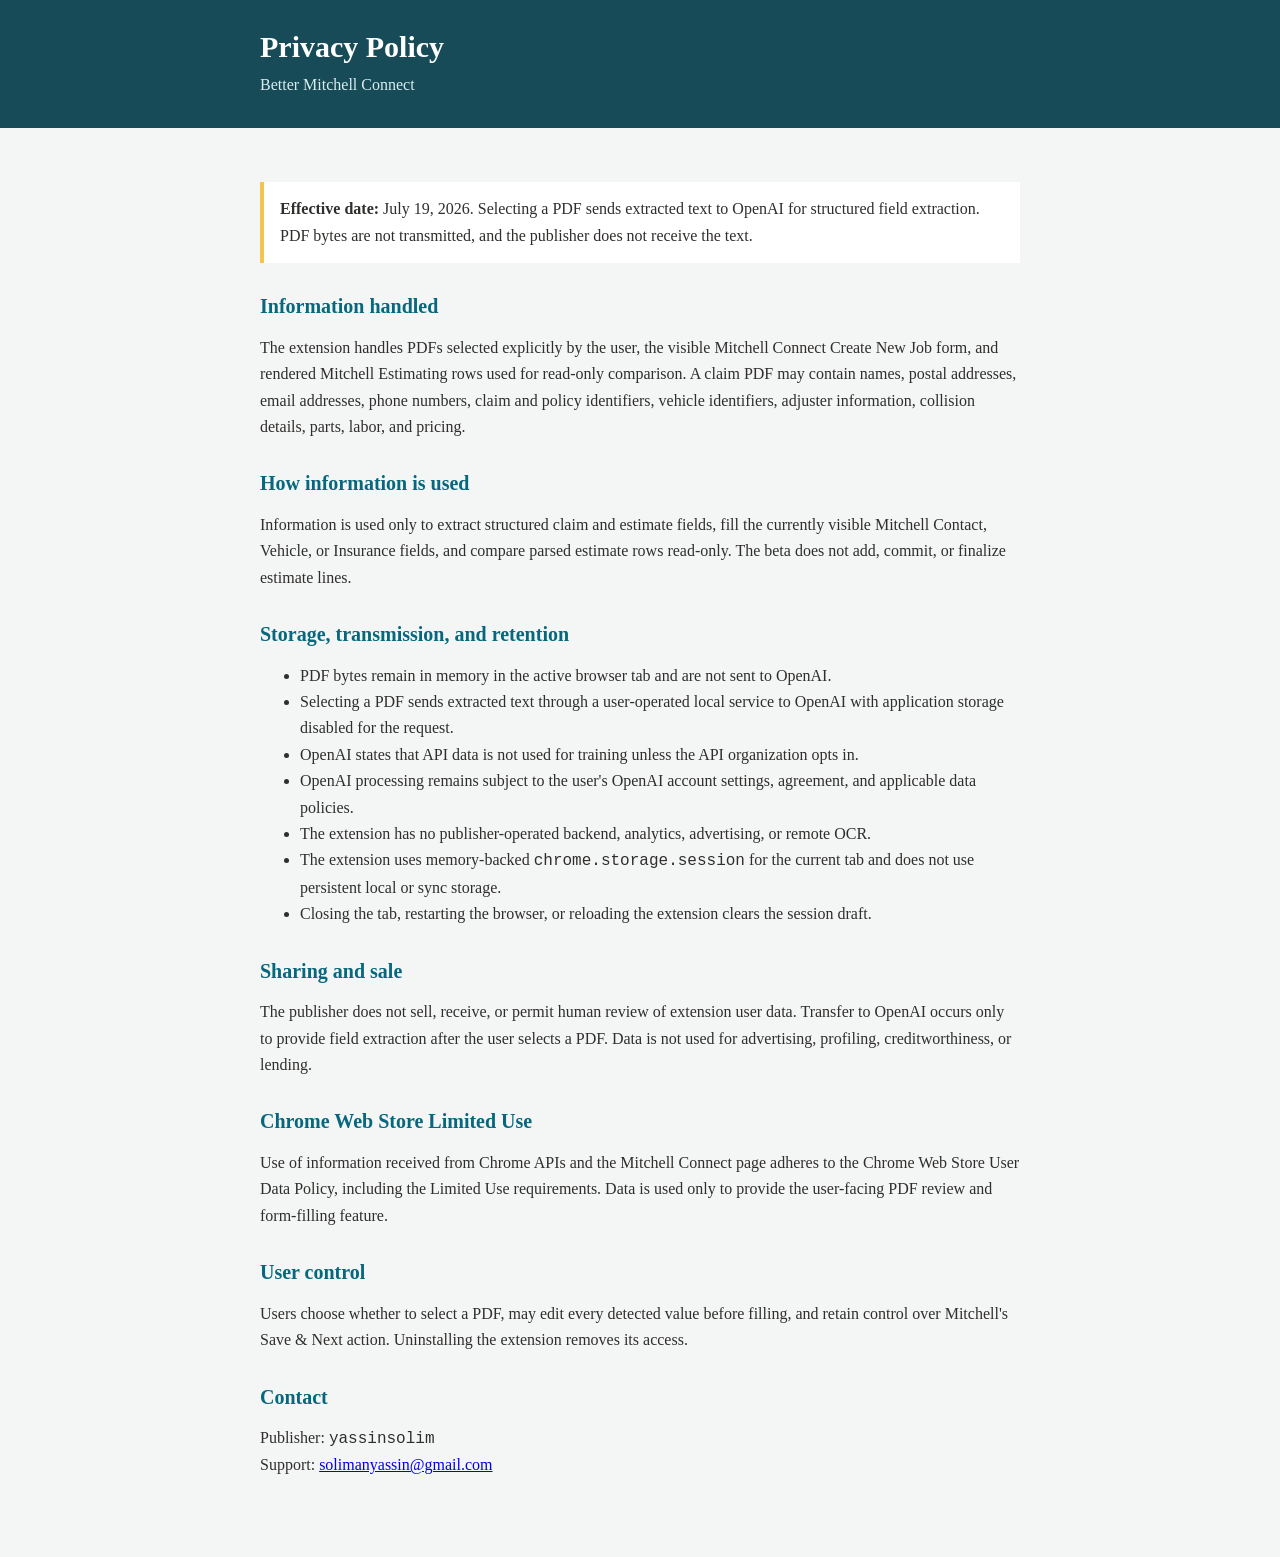
==== privacy-policy.html @ 65727025 "Add privacy-policy.html" ====
<!doctype html>
<html lang="en">
  <head>
    <meta charset="UTF-8" />
    <meta name="viewport" content="width=device-width, initial-scale=1.0" />
    <title>Better Mitchell Connect - Privacy Policy</title>
    <style>
      :root { color: #302e2c; background: #f4f6f6; font-family: Georgia, serif; }
      * { box-sizing: border-box; letter-spacing: 0; }
      body { margin: 0; }
      header { padding: 30px 24px; background: #174b57; color: white; }
      header div, main { width: min(760px, calc(100% - 40px)); margin: 0 auto; }
      h1 { margin: 0; font-size: 30px; }
      header p { margin: 8px 0 0; color: #d8edf1; }
      main { padding: 38px 0 64px; }
      h2 { margin-top: 32px; color: #06677d; font-size: 20px; }
      p, li { font-size: 16px; line-height: 1.65; }
      .notice { padding: 14px 16px; border-left: 4px solid #f4c44e; background: white; }
      code { font-family: ui-monospace, monospace; }
    </style>
  </head>
  <body>
    <header><div><h1>Privacy Policy</h1><p>Better Mitchell Connect</p></div></header>
    <main>
      <p class="notice"><strong>Effective date:</strong> July 19, 2026. Selecting a PDF sends extracted text to OpenAI for structured field extraction. PDF bytes are not transmitted, and the publisher does not receive the text.</p>
      <h2>Information handled</h2>
      <p>The extension handles PDFs selected explicitly by the user, the visible Mitchell Connect Create New Job form, and rendered Mitchell Estimating rows used for read-only comparison. A claim PDF may contain names, postal addresses, email addresses, phone numbers, claim and policy identifiers, vehicle identifiers, adjuster information, collision details, parts, labor, and pricing.</p>
      <h2>How information is used</h2>
      <p>Information is used only to extract structured claim and estimate fields, fill the currently visible Mitchell Contact, Vehicle, or Insurance fields, and compare parsed estimate rows read-only. The beta does not add, commit, or finalize estimate lines.</p>
      <h2>Storage, transmission, and retention</h2>
      <ul>
        <li>PDF bytes remain in memory in the active browser tab and are not sent to OpenAI.</li>
        <li>Selecting a PDF sends extracted text through a user-operated local service to OpenAI with application storage disabled for the request.</li>
        <li>OpenAI states that API data is not used for training unless the API organization opts in.</li>
        <li>OpenAI processing remains subject to the user's OpenAI account settings, agreement, and applicable data policies.</li>
        <li>The extension has no publisher-operated backend, analytics, advertising, or remote OCR.</li>
        <li>The extension uses memory-backed <code>chrome.storage.session</code> for the current tab and does not use persistent local or sync storage.</li>
        <li>Closing the tab, restarting the browser, or reloading the extension clears the session draft.</li>
      </ul>
      <h2>Sharing and sale</h2>
      <p>The publisher does not sell, receive, or permit human review of extension user data. Transfer to OpenAI occurs only to provide field extraction after the user selects a PDF. Data is not used for advertising, profiling, creditworthiness, or lending.</p>
      <h2>Chrome Web Store Limited Use</h2>
      <p>Use of information received from Chrome APIs and the Mitchell Connect page adheres to the Chrome Web Store User Data Policy, including the Limited Use requirements. Data is used only to provide the user-facing PDF review and form-filling feature.</p>
      <h2>User control</h2>
      <p>Users choose whether to select a PDF, may edit every detected value before filling, and retain control over Mitchell's Save &amp; Next action. Uninstalling the extension removes its access.</p>
      <h2>Contact</h2>
      <p>Publisher: <code>yassinsolim</code><br />Support: <a href="mailto:solimanyassin@gmail.com">solimanyassin@gmail.com</a></p>
    </main>
  </body>
</html>
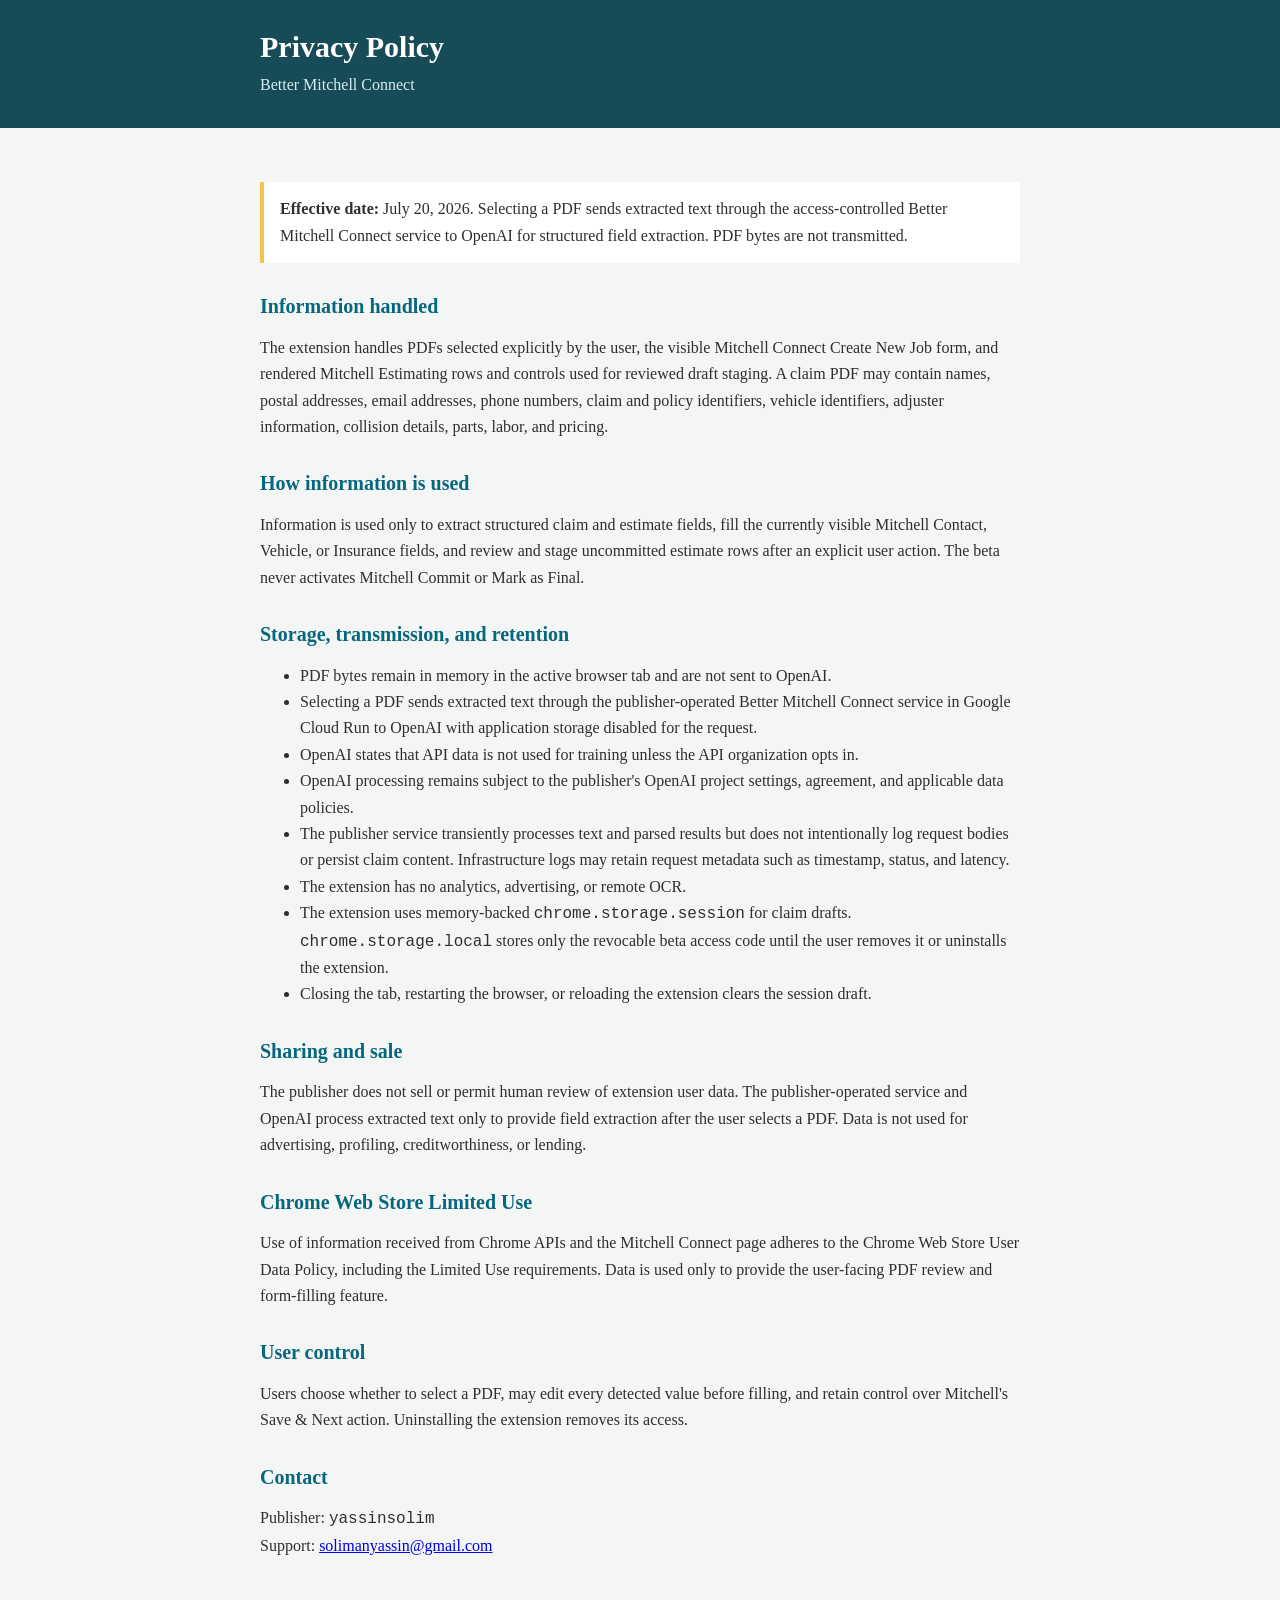
==== commit 2bbe5485: "Update hosted beta privacy disclosure" ====
--- a/privacy-policy.html
+++ b/privacy-policy.html
@@ -22,23 +22,24 @@
   <body>
     <header><div><h1>Privacy Policy</h1><p>Better Mitchell Connect</p></div></header>
     <main>
-      <p class="notice"><strong>Effective date:</strong> July 19, 2026. Selecting a PDF sends extracted text to OpenAI for structured field extraction. PDF bytes are not transmitted, and the publisher does not receive the text.</p>
+      <p class="notice"><strong>Effective date:</strong> July 20, 2026. Selecting a PDF sends extracted text through the access-controlled Better Mitchell Connect service to OpenAI for structured field extraction. PDF bytes are not transmitted.</p>
       <h2>Information handled</h2>
-      <p>The extension handles PDFs selected explicitly by the user, the visible Mitchell Connect Create New Job form, and rendered Mitchell Estimating rows used for read-only comparison. A claim PDF may contain names, postal addresses, email addresses, phone numbers, claim and policy identifiers, vehicle identifiers, adjuster information, collision details, parts, labor, and pricing.</p>
+      <p>The extension handles PDFs selected explicitly by the user, the visible Mitchell Connect Create New Job form, and rendered Mitchell Estimating rows and controls used for reviewed draft staging. A claim PDF may contain names, postal addresses, email addresses, phone numbers, claim and policy identifiers, vehicle identifiers, adjuster information, collision details, parts, labor, and pricing.</p>
       <h2>How information is used</h2>
-      <p>Information is used only to extract structured claim and estimate fields, fill the currently visible Mitchell Contact, Vehicle, or Insurance fields, and compare parsed estimate rows read-only. The beta does not add, commit, or finalize estimate lines.</p>
+      <p>Information is used only to extract structured claim and estimate fields, fill the currently visible Mitchell Contact, Vehicle, or Insurance fields, and review and stage uncommitted estimate rows after an explicit user action. The beta never activates Mitchell Commit or Mark as Final.</p>
       <h2>Storage, transmission, and retention</h2>
       <ul>
         <li>PDF bytes remain in memory in the active browser tab and are not sent to OpenAI.</li>
-        <li>Selecting a PDF sends extracted text through a user-operated local service to OpenAI with application storage disabled for the request.</li>
+        <li>Selecting a PDF sends extracted text through the publisher-operated Better Mitchell Connect service in Google Cloud Run to OpenAI with application storage disabled for the request.</li>
         <li>OpenAI states that API data is not used for training unless the API organization opts in.</li>
-        <li>OpenAI processing remains subject to the user's OpenAI account settings, agreement, and applicable data policies.</li>
-        <li>The extension has no publisher-operated backend, analytics, advertising, or remote OCR.</li>
-        <li>The extension uses memory-backed <code>chrome.storage.session</code> for the current tab and does not use persistent local or sync storage.</li>
+        <li>OpenAI processing remains subject to the publisher's OpenAI project settings, agreement, and applicable data policies.</li>
+        <li>The publisher service transiently processes text and parsed results but does not intentionally log request bodies or persist claim content. Infrastructure logs may retain request metadata such as timestamp, status, and latency.</li>
+        <li>The extension has no analytics, advertising, or remote OCR.</li>
+        <li>The extension uses memory-backed <code>chrome.storage.session</code> for claim drafts. <code>chrome.storage.local</code> stores only the revocable beta access code until the user removes it or uninstalls the extension.</li>
         <li>Closing the tab, restarting the browser, or reloading the extension clears the session draft.</li>
       </ul>
       <h2>Sharing and sale</h2>
-      <p>The publisher does not sell, receive, or permit human review of extension user data. Transfer to OpenAI occurs only to provide field extraction after the user selects a PDF. Data is not used for advertising, profiling, creditworthiness, or lending.</p>
+      <p>The publisher does not sell or permit human review of extension user data. The publisher-operated service and OpenAI process extracted text only to provide field extraction after the user selects a PDF. Data is not used for advertising, profiling, creditworthiness, or lending.</p>
       <h2>Chrome Web Store Limited Use</h2>
       <p>Use of information received from Chrome APIs and the Mitchell Connect page adheres to the Chrome Web Store User Data Policy, including the Limited Use requirements. Data is used only to provide the user-facing PDF review and form-filling feature.</p>
       <h2>User control</h2>
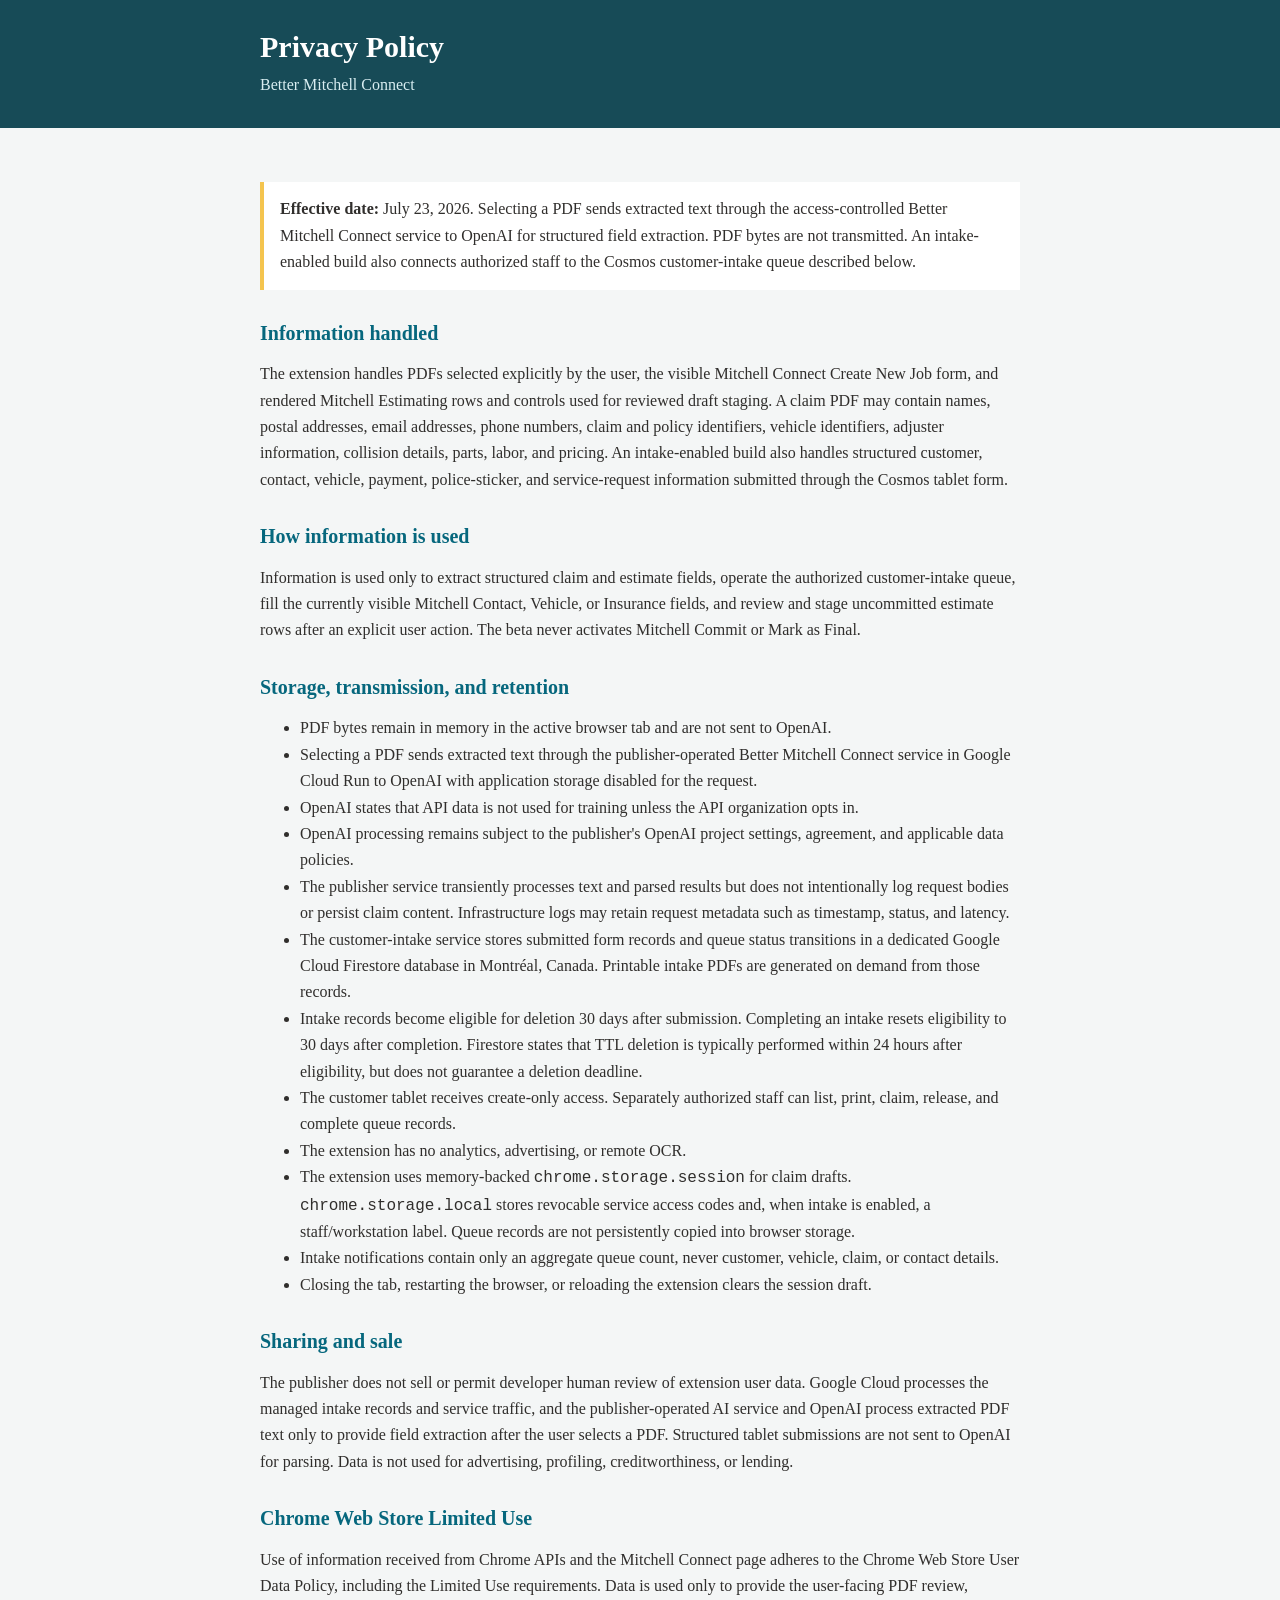
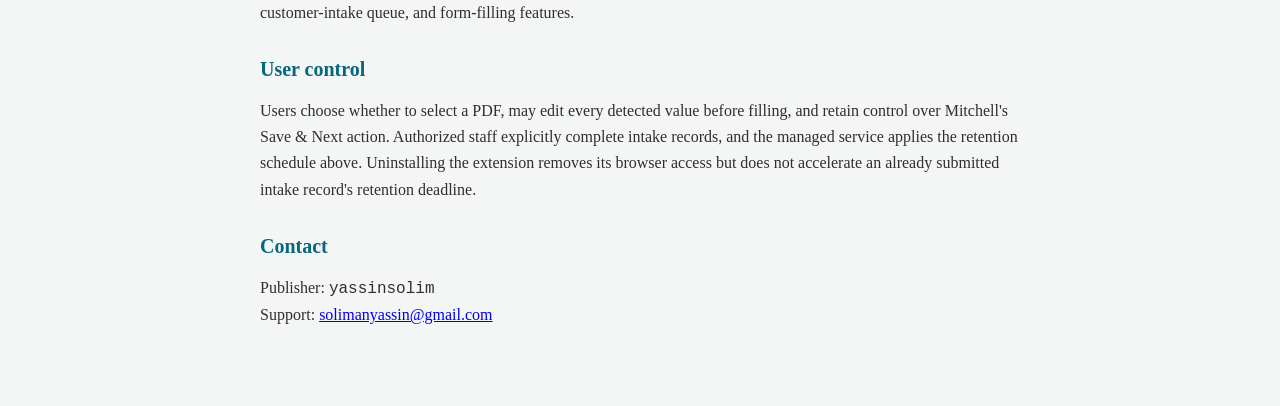
==== commit 327c529d: "Disclose managed customer intake" ====
--- a/privacy-policy.html
+++ b/privacy-policy.html
@@ -4,29 +4,16 @@
     <meta charset="UTF-8" />
     <meta name="viewport" content="width=device-width, initial-scale=1.0" />
     <title>Better Mitchell Connect - Privacy Policy</title>
-    <style>
-      :root { color: #302e2c; background: #f4f6f6; font-family: Georgia, serif; }
-      * { box-sizing: border-box; letter-spacing: 0; }
-      body { margin: 0; }
-      header { padding: 30px 24px; background: #174b57; color: white; }
-      header div, main { width: min(760px, calc(100% - 40px)); margin: 0 auto; }
-      h1 { margin: 0; font-size: 30px; }
-      header p { margin: 8px 0 0; color: #d8edf1; }
-      main { padding: 38px 0 64px; }
-      h2 { margin-top: 32px; color: #06677d; font-size: 20px; }
-      p, li { font-size: 16px; line-height: 1.65; }
-      .notice { padding: 14px 16px; border-left: 4px solid #f4c44e; background: white; }
-      code { font-family: ui-monospace, monospace; }
-    </style>
+    <link rel="stylesheet" href="privacy-policy.css" />
   </head>
   <body>
     <header><div><h1>Privacy Policy</h1><p>Better Mitchell Connect</p></div></header>
     <main>
-      <p class="notice"><strong>Effective date:</strong> July 20, 2026. Selecting a PDF sends extracted text through the access-controlled Better Mitchell Connect service to OpenAI for structured field extraction. PDF bytes are not transmitted.</p>
+      <p class="notice"><strong>Effective date:</strong> July 23, 2026. Selecting a PDF sends extracted text through the access-controlled Better Mitchell Connect service to OpenAI for structured field extraction. PDF bytes are not transmitted. An intake-enabled build also connects authorized staff to the Cosmos customer-intake queue described below.</p>
       <h2>Information handled</h2>
-      <p>The extension handles PDFs selected explicitly by the user, the visible Mitchell Connect Create New Job form, and rendered Mitchell Estimating rows and controls used for reviewed draft staging. A claim PDF may contain names, postal addresses, email addresses, phone numbers, claim and policy identifiers, vehicle identifiers, adjuster information, collision details, parts, labor, and pricing.</p>
+      <p>The extension handles PDFs selected explicitly by the user, the visible Mitchell Connect Create New Job form, and rendered Mitchell Estimating rows and controls used for reviewed draft staging. A claim PDF may contain names, postal addresses, email addresses, phone numbers, claim and policy identifiers, vehicle identifiers, adjuster information, collision details, parts, labor, and pricing. An intake-enabled build also handles structured customer, contact, vehicle, payment, police-sticker, and service-request information submitted through the Cosmos tablet form.</p>
       <h2>How information is used</h2>
-      <p>Information is used only to extract structured claim and estimate fields, fill the currently visible Mitchell Contact, Vehicle, or Insurance fields, and review and stage uncommitted estimate rows after an explicit user action. The beta never activates Mitchell Commit or Mark as Final.</p>
+      <p>Information is used only to extract structured claim and estimate fields, operate the authorized customer-intake queue, fill the currently visible Mitchell Contact, Vehicle, or Insurance fields, and review and stage uncommitted estimate rows after an explicit user action. The beta never activates Mitchell Commit or Mark as Final.</p>
       <h2>Storage, transmission, and retention</h2>
       <ul>
         <li>PDF bytes remain in memory in the active browser tab and are not sent to OpenAI.</li>
@@ -34,16 +21,20 @@
         <li>OpenAI states that API data is not used for training unless the API organization opts in.</li>
         <li>OpenAI processing remains subject to the publisher's OpenAI project settings, agreement, and applicable data policies.</li>
         <li>The publisher service transiently processes text and parsed results but does not intentionally log request bodies or persist claim content. Infrastructure logs may retain request metadata such as timestamp, status, and latency.</li>
+        <li>The customer-intake service stores submitted form records and queue status transitions in a dedicated Google Cloud Firestore database in Montréal, Canada. Printable intake PDFs are generated on demand from those records.</li>
+        <li>Intake records become eligible for deletion 30 days after submission. Completing an intake resets eligibility to 30 days after completion. Firestore states that TTL deletion is typically performed within 24 hours after eligibility, but does not guarantee a deletion deadline.</li>
+        <li>The customer tablet receives create-only access. Separately authorized staff can list, print, claim, release, and complete queue records.</li>
         <li>The extension has no analytics, advertising, or remote OCR.</li>
-        <li>The extension uses memory-backed <code>chrome.storage.session</code> for claim drafts. <code>chrome.storage.local</code> stores only the revocable beta access code until the user removes it or uninstalls the extension.</li>
+        <li>The extension uses memory-backed <code>chrome.storage.session</code> for claim drafts. <code>chrome.storage.local</code> stores revocable service access codes and, when intake is enabled, a staff/workstation label. Queue records are not persistently copied into browser storage.</li>
+        <li>Intake notifications contain only an aggregate queue count, never customer, vehicle, claim, or contact details.</li>
         <li>Closing the tab, restarting the browser, or reloading the extension clears the session draft.</li>
       </ul>
       <h2>Sharing and sale</h2>
-      <p>The publisher does not sell or permit human review of extension user data. The publisher-operated service and OpenAI process extracted text only to provide field extraction after the user selects a PDF. Data is not used for advertising, profiling, creditworthiness, or lending.</p>
+      <p>The publisher does not sell or permit developer human review of extension user data. Google Cloud processes the managed intake records and service traffic, and the publisher-operated AI service and OpenAI process extracted PDF text only to provide field extraction after the user selects a PDF. Structured tablet submissions are not sent to OpenAI for parsing. Data is not used for advertising, profiling, creditworthiness, or lending.</p>
       <h2>Chrome Web Store Limited Use</h2>
-      <p>Use of information received from Chrome APIs and the Mitchell Connect page adheres to the Chrome Web Store User Data Policy, including the Limited Use requirements. Data is used only to provide the user-facing PDF review and form-filling feature.</p>
+      <p>Use of information received from Chrome APIs and the Mitchell Connect page adheres to the Chrome Web Store User Data Policy, including the Limited Use requirements. Data is used only to provide the user-facing PDF review, customer-intake queue, and form-filling features.</p>
       <h2>User control</h2>
-      <p>Users choose whether to select a PDF, may edit every detected value before filling, and retain control over Mitchell's Save &amp; Next action. Uninstalling the extension removes its access.</p>
+      <p>Users choose whether to select a PDF, may edit every detected value before filling, and retain control over Mitchell's Save &amp; Next action. Authorized staff explicitly complete intake records, and the managed service applies the retention schedule above. Uninstalling the extension removes its browser access but does not accelerate an already submitted intake record's retention deadline.</p>
       <h2>Contact</h2>
       <p>Publisher: <code>yassinsolim</code><br />Support: <a href="mailto:solimanyassin@gmail.com">solimanyassin@gmail.com</a></p>
     </main>
--- a/privacy-policy.css
+++ b/privacy-policy.css
@@ -0,0 +1,62 @@
+:root {
+  color: #302e2c;
+  background: #f4f6f6;
+  font-family: Georgia, serif;
+}
+
+* {
+  box-sizing: border-box;
+  letter-spacing: 0;
+}
+
+body {
+  margin: 0;
+}
+
+header {
+  padding: 30px 24px;
+  color: white;
+  background: #174b57;
+}
+
+header div,
+main {
+  width: min(760px, calc(100% - 40px));
+  margin: 0 auto;
+}
+
+h1 {
+  margin: 0;
+  font-size: 30px;
+}
+
+header p {
+  margin: 8px 0 0;
+  color: #d8edf1;
+}
+
+main {
+  padding: 38px 0 64px;
+}
+
+h2 {
+  margin-top: 32px;
+  color: #06677d;
+  font-size: 20px;
+}
+
+p,
+li {
+  font-size: 16px;
+  line-height: 1.65;
+}
+
+.notice {
+  padding: 14px 16px;
+  border-left: 4px solid #f4c44e;
+  background: white;
+}
+
+code {
+  font-family: ui-monospace, monospace;
+}
